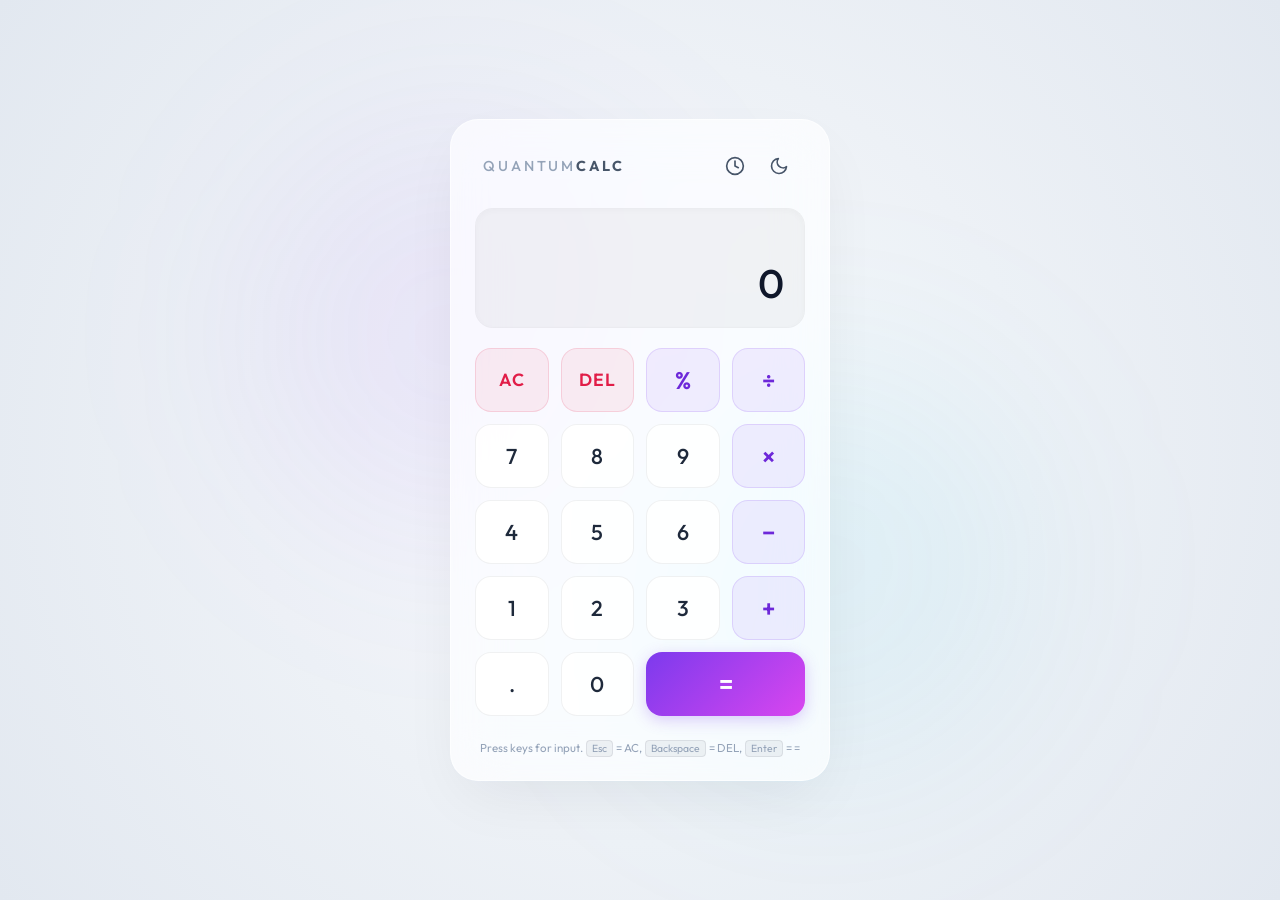
==== index.html @ 58f4174c "Initial commit: Premium Responsive Calculator" ====
<!DOCTYPE html>
<html lang="en">
<head>
    <meta charset="UTF-8">
    <meta name="viewport" content="width=device-width, initial-scale=1.0">
    <meta name="description" content="Quantum Calc - A premium, modern, glassmorphic calculator application. Experience smooth animations, theme support, and calculation history.">
    <title>Quantum Calc - Premium Glassmorphic Calculator</title>
    
    <!-- Premium Fonts -->
    <link rel="preconnect" href="https://fonts.googleapis.com">
    <link rel="preconnect" href="https://fonts.gstatic.com" crossorigin>
    <link href="https://fonts.googleapis.com/css2?family=Outfit:wght@300;400;500;600;700&display=swap" rel="stylesheet">
    
    <!-- Stylesheet -->
    <link rel="stylesheet" href="style.css">
</head>
<body class="light-theme">
    <!-- Animated Background Gradients -->
    <div class="bg-glow bg-glow-1"></div>
    <div class="bg-glow bg-glow-2"></div>
    
    <main class="calculator-container" id="calculator-container">
        <!-- Main Calculator Column -->
        <div class="calc-main-panel">
            <!-- Header area with Title and Controls -->
            <header class="calc-header">
                <h1 class="calc-title">QUANTUM<span>CALC</span></h1>
                <div class="header-controls">
                    <!-- History Toggle Button -->
                    <button id="history-toggle" class="theme-btn" aria-label="Toggle history panel" title="View History">
                        <svg class="history-icon" xmlns="http://www.w3.org/2000/svg" viewBox="0 0 24 24" fill="none" stroke="currentColor" stroke-width="2" stroke-linecap="round" stroke-linejoin="round">
                            <circle cx="12" cy="12" r="10"></circle>
                            <polyline points="12 6 12 12 16 14"></polyline>
                        </svg>
                    </button>
                    <!-- Theme Toggle Button -->
                    <button id="theme-toggle" class="theme-btn" aria-label="Toggle light or dark theme" title="Toggle Theme">
                        <!-- Sun Icon -->
                        <svg class="sun-icon" xmlns="http://www.w3.org/2000/svg" viewBox="0 0 24 24" fill="none" stroke="currentColor" stroke-width="2" stroke-linecap="round" stroke-linejoin="round">
                            <circle cx="12" cy="12" r="5"></circle>
                            <line x1="12" y1="1" x2="12" y2="3"></line>
                            <line x1="12" y1="21" x2="12" y2="23"></line>
                            <line x1="4.22" y1="4.22" x2="5.64" y2="5.64"></line>
                            <line x1="18.36" y1="18.36" x2="19.78" y2="19.78"></line>
                            <line x1="1" y1="12" x2="3" y2="12"></line>
                            <line x1="21" y1="12" x2="23" y2="12"></line>
                            <line x1="4.22" y1="19.78" x2="5.64" y2="18.36"></line>
                            <line x1="18.36" y1="5.64" x2="19.78" y2="4.22"></line>
                        </svg>
                        <!-- Moon Icon -->
                        <svg class="moon-icon" xmlns="http://www.w3.org/2000/svg" viewBox="0 0 24 24" fill="none" stroke="currentColor" stroke-width="2" stroke-linecap="round" stroke-linejoin="round">
                            <path d="M21 12.79A9 9 0 1 1 11.21 3 7 7 0 0 0 21 12.79z"></path>
                        </svg>
                    </button>
                </div>
            </header>

            <!-- Calculator Display Screen -->
            <section class="calc-screen" aria-live="polite">
                <div id="prev-operand" class="prev-operand"></div>
                <div id="curr-operand" class="curr-operand" tabindex="0">0</div>
            </section>

            <!-- Calculator Buttons Grid -->
            <section class="calc-buttons-grid">
                <!-- Row 1: Actions -->
                <button id="btn-ac" class="btn btn-action" data-action="clear">AC</button>
                <button id="btn-del" class="btn btn-action" data-action="delete">DEL</button>
                <button id="btn-pct" class="btn btn-operator" data-operator="%">%</button>
                <button id="btn-div" class="btn btn-operator" data-operator="÷">÷</button>

                <!-- Row 2: Numbers and Multiplier -->
                <button id="btn-7" class="btn btn-number" data-number="7">7</button>
                <button id="btn-8" class="btn btn-number" data-number="8">8</button>
                <button id="btn-9" class="btn btn-number" data-number="9">9</button>
                <button id="btn-mul" class="btn btn-operator" data-operator="×">×</button>

                <!-- Row 3: Numbers and Subtract -->
                <button id="btn-4" class="btn btn-number" data-number="4">4</button>
                <button id="btn-5" class="btn btn-number" data-number="5">5</button>
                <button id="btn-6" class="btn btn-number" data-number="6">6</button>
                <button id="btn-sub" class="btn btn-operator" data-operator="−">−</button>

                <!-- Row 4: Numbers and Add -->
                <button id="btn-1" class="btn btn-number" data-number="1">1</button>
                <button id="btn-2" class="btn btn-number" data-number="2">2</button>
                <button id="btn-3" class="btn btn-number" data-number="3">3</button>
                <button id="btn-add" class="btn btn-operator" data-operator="+">+</button>

                <!-- Row 5: Decimals, Zero, and Equals -->
                <button id="btn-dot" class="btn btn-number" data-number=".">.</button>
                <button id="btn-0" class="btn btn-number" data-number="0">0</button>
                <button id="btn-eq" class="btn btn-equals" data-action="equals">=</button>
            </section>
            
            <!-- Interactive keyboard layout hint footer -->
            <footer class="keyboard-hint">
                <span>Press keys for input. <kbd>Esc</kbd> = AC, <kbd>Backspace</kbd> = DEL, <kbd>Enter</kbd> = =</span>
            </footer>
        </div>

        <!-- History Sidebar/Drawer Panel -->
        <section class="calc-history-panel" id="history-panel" aria-label="Calculation History">
            <div class="history-header">
                <h2 class="history-title">History</h2>
                <div style="display: flex; gap: 8px; align-items: center;">
                    <button id="clear-history" class="clear-history-btn" aria-label="Clear all calculation history" title="Clear History">Clear</button>
                    <button id="close-history" class="clear-history-btn" aria-label="Close history" title="Close History">✕</button>
                </div>
            </div>
            <div class="history-list" id="history-list">
                <!-- Dynamically populated calculation items -->
                <div class="no-history-msg">No recent calculations</div>
            </div>
        </section>
    </main>

    <!-- Script File -->
    <script src="script.js"></script>
</body>
</html>
---- style.css ----
/* ==========================================================================
   QUANTUM CALC - PREMIUM DESIGN SYSTEM WITH HISTORY SUPPORT
   ========================================================================== */

/* Design Tokens & CSS Variables */
:root {
    /* Fonts */
    --font-sans: 'Outfit', -apple-system, BlinkMacSystemFont, "Segoe UI", Roboto, sans-serif;
    
    /* Transitions */
    --transition-speed: 0.3s;
    --transition-ease: cubic-bezier(0.4, 0, 0.2, 1);
    
    /* Animation scale */
    --active-scale: 0.94;
}

/* Light Theme Variables (Now Default) */
.light-theme {
    --bg-page: radial-gradient(circle at 50% 50%, #f8fafc 0%, #e2e8f0 100%);
    --glow-1: rgba(124, 58, 237, 0.08); /* Violet */
    --glow-2: rgba(6, 182, 212, 0.08);  /* Cyan */
    
    --bg-card: rgba(255, 255, 255, 0.7);
    --border-card: rgba(255, 255, 255, 0.6);
    --shadow-card: rgba(15, 23, 42, 0.08);
    
    --text-primary: #0f172a;
    --text-secondary: #475569;
    --text-muted: #94a3b8;
    
    /* Buttons */
    --bg-btn-number: rgba(255, 255, 255, 0.85);
    --border-btn-number: rgba(15, 23, 42, 0.06);
    --text-btn-number: #1e293b;
    --hover-btn-number: rgba(241, 245, 249, 1);
    
    --bg-btn-operator: rgba(124, 58, 237, 0.08);
    --border-btn-operator: rgba(124, 58, 237, 0.15);
    --text-btn-operator: #6d28d9;
    --hover-btn-operator: rgba(124, 58, 237, 0.16);
    
    --bg-btn-action: rgba(225, 29, 72, 0.07);
    --border-btn-action: rgba(225, 29, 72, 0.14);
    --text-btn-action: #e11d48;
    --hover-btn-action: rgba(225, 29, 72, 0.14);
    
    --bg-btn-equals: linear-gradient(135deg, #7c3aed 0%, #d946ef 100%);
    --text-btn-equals: #ffffff;
    --shadow-btn-equals: rgba(124, 58, 237, 0.25);
    
    --kbd-bg: rgba(15, 23, 42, 0.05);
    --kbd-border: rgba(15, 23, 42, 0.08);
    
    /* History List Items */
    --history-item-bg: rgba(15, 23, 42, 0.03);
    --history-item-border: rgba(15, 23, 42, 0.04);
    --history-item-hover: rgba(15, 23, 42, 0.06);
}

/* Dark Theme Variables */
.dark-theme {
    --bg-page: radial-gradient(circle at 50% 50%, #0f121d 0%, #05060b 100%);
    --glow-1: rgba(139, 92, 246, 0.15); /* Purple */
    --glow-2: rgba(6, 182, 212, 0.15);  /* Cyan */
    
    --bg-card: rgba(15, 23, 42, 0.45);
    --border-card: rgba(255, 255, 255, 0.08);
    --shadow-card: rgba(0, 0, 0, 0.6);
    
    --text-primary: #f8fafc;
    --text-secondary: #94a3b8;
    --text-muted: #64748b;
    
    /* Buttons */
    --bg-btn-number: rgba(30, 41, 59, 0.5);
    --border-btn-number: rgba(255, 255, 255, 0.04);
    --text-btn-number: #f1f5f9;
    --hover-btn-number: rgba(51, 65, 85, 0.6);
    
    --bg-btn-operator: rgba(139, 92, 246, 0.15);
    --border-btn-operator: rgba(139, 92, 246, 0.25);
    --text-btn-operator: #a78bfa;
    --hover-btn-operator: rgba(139, 92, 246, 0.25);
    
    --bg-btn-action: rgba(244, 63, 94, 0.1);
    --border-btn-action: rgba(244, 63, 94, 0.2);
    --text-btn-action: #fb7185;
    --hover-btn-action: rgba(244, 63, 94, 0.2);
    
    --bg-btn-equals: linear-gradient(135deg, #8b5cf6 0%, #d946ef 100%);
    --text-btn-equals: #ffffff;
    --shadow-btn-equals: rgba(139, 92, 246, 0.4);
    
    --kbd-bg: rgba(255, 255, 255, 0.1);
    --kbd-border: rgba(255, 255, 255, 0.15);
    
    /* History List Items */
    --history-item-bg: rgba(255, 255, 255, 0.03);
    --history-item-border: rgba(255, 255, 255, 0.03);
    --history-item-hover: rgba(255, 255, 255, 0.06);
}

/* ==========================================================================
   RESET & BASE STYLES
   ========================================================================== */
* {
    box-sizing: border-box;
    margin: 0;
    padding: 0;
    font-family: var(--font-sans);
    -webkit-tap-highlight-color: transparent;
}

body {
    min-height: 100vh;
    display: flex;
    justify-content: center;
    align-items: center;
    background: var(--bg-page);
    color: var(--text-primary);
    overflow: hidden;
    position: relative;
    padding: 20px;
    transition: background var(--transition-speed) var(--transition-ease),
                color var(--transition-speed) var(--transition-ease);
}

/* Decorative Ambient Glows */
.bg-glow {
    position: absolute;
    width: 400px;
    height: 400px;
    border-radius: 50%;
    filter: blur(100px);
    z-index: -1;
    pointer-events: none;
    transition: background var(--transition-speed) var(--transition-ease);
}

.bg-glow-1 {
    background: var(--glow-1);
    top: 15%;
    left: 20%;
    animation: floatGlow 12s infinite alternate ease-in-out;
}

.bg-glow-2 {
    background: var(--glow-2);
    bottom: 15%;
    right: 20%;
    animation: floatGlow 16s infinite alternate-reverse ease-in-out;
}

@keyframes floatGlow {
    0% { transform: translate(0, 0) scale(1); }
    100% { transform: translate(50px, 30px) scale(1.15); }
}

/* ==========================================================================
   CALCULATOR CONTAINER
   ========================================================================== */
.calculator-container {
    position: relative;
    width: 100%;
    max-width: 380px;
    background: var(--bg-card);
    backdrop-filter: blur(25px) saturate(180%);
    -webkit-backdrop-filter: blur(25px) saturate(180%);
    border: 1px solid var(--border-card);
    border-radius: 28px;
    padding: 24px;
    box-shadow: 0 24px 64px -16px var(--shadow-card);
    transition: 
        max-width 0.4s cubic-bezier(0.4, 0, 0.2, 1),
        background var(--transition-speed) var(--transition-ease),
        border var(--transition-speed) var(--transition-ease),
        box-shadow var(--transition-speed) var(--transition-ease);
    display: flex;
    flex-direction: row;
    gap: 0;
    overflow: hidden;
}

/* Expanded state when History is open (Desktop Side-by-side) */
.calculator-container.history-active {
    max-width: 650px;
}

/* Left panel columns wrapping main calc */
.calc-main-panel {
    width: 100%;
    flex-shrink: 0;
    display: flex;
    flex-direction: column;
    gap: 20px;
    transition: width 0.4s ease;
}

/* ==========================================================================
   HEADER
   ========================================================================== */
.calc-header {
    display: flex;
    justify-content: space-between;
    align-items: center;
    padding: 4px 8px;
}

.calc-title {
    font-size: 0.9rem;
    font-weight: 500;
    letter-spacing: 0.2em;
    color: var(--text-muted);
    user-select: none;
}

.calc-title span {
    font-weight: 700;
    color: var(--text-secondary);
}

.header-controls {
    display: flex;
    align-items: center;
    gap: 8px;
}

.theme-btn {
    background: transparent;
    border: none;
    cursor: pointer;
    width: 36px;
    height: 36px;
    border-radius: 50%;
    display: flex;
    align-items: center;
    justify-content: center;
    color: var(--text-secondary);
    transition: background 0.2s, transform 0.2s, color 0.2s;
}

.theme-btn:hover {
    background: var(--kbd-bg);
    color: var(--text-primary);
    transform: scale(1.08);
}

.theme-btn:active {
    transform: scale(0.92);
}

.theme-btn svg {
    width: 20px;
    height: 20px;
}

/* Icon toggle rendering state */
.dark-theme .sun-icon { display: block; }
.dark-theme .moon-icon { display: none; }
.light-theme .sun-icon { display: none; }
.light-theme .moon-icon { display: block; }

/* Active history button color */
.calculator-container.history-active #history-toggle {
    color: #7c3aed;
    background: rgba(124, 58, 237, 0.1);
}

/* ==========================================================================
   SCREEN DISPLAY
   ========================================================================== */
.calc-screen {
    background: rgba(0, 0, 0, 0.04);
    border-radius: 18px;
    padding: 20px;
    display: flex;
    flex-direction: column;
    justify-content: flex-end;
    align-items: flex-end;
    min-height: 120px;
    word-break: break-all;
    word-wrap: break-word;
    border: 1px solid rgba(0, 0, 0, 0.02);
    box-shadow: inset 0 2px 8px rgba(0, 0, 0, 0.03);
    transition: background var(--transition-speed);
}

.dark-theme .calc-screen {
    background: rgba(0, 0, 0, 0.15);
    border: 1px solid rgba(255, 255, 255, 0.02);
    box-shadow: inset 0 2px 8px rgba(0, 0, 0, 0.1);
}

.prev-operand {
    font-size: 1rem;
    color: var(--text-muted);
    min-height: 1.5rem;
    font-weight: 400;
    letter-spacing: 0.05em;
    user-select: none;
    margin-bottom: 6px;
    transition: color var(--transition-speed);
}

.curr-operand {
    font-size: 2.5rem;
    font-weight: 500;
    color: var(--text-primary);
    line-height: 1.2;
    max-width: 100%;
    overflow-x: auto;
    scrollbar-width: none;
    transition: color var(--transition-speed), font-size 0.15s ease;
}

.curr-operand::-webkit-scrollbar {
    display: none;
}

.curr-operand.long-input {
    font-size: 2rem;
}
.curr-operand.very-long-input {
    font-size: 1.6rem;
}

/* ==========================================================================
   BUTTONS GRID
   ========================================================================== */
.calc-buttons-grid {
    display: grid;
    grid-template-columns: repeat(4, 1fr);
    gap: 12px;
}

.btn {
    border: 1px solid transparent;
    border-radius: 16px;
    font-size: 1.35rem;
    font-weight: 500;
    height: 64px;
    cursor: pointer;
    user-select: none;
    outline: none;
    display: flex;
    justify-content: center;
    align-items: center;
    transition: 
        background var(--transition-speed) var(--transition-ease),
        border var(--transition-speed) var(--transition-ease),
        color var(--transition-speed) var(--transition-ease),
        transform 0.1s var(--transition-ease),
        box-shadow 0.15s var(--transition-ease);
}

.btn-number {
    background: var(--bg-btn-number);
    border-color: var(--border-btn-number);
    color: var(--text-btn-number);
}

.btn-number:hover {
    background: var(--hover-btn-number);
    border-color: rgba(15, 23, 42, 0.1);
}

.dark-theme .btn-number:hover {
    border-color: rgba(255, 255, 255, 0.1);
}

.btn-operator {
    background: var(--bg-btn-operator);
    border-color: var(--border-btn-operator);
    color: var(--text-btn-operator);
    font-weight: 600;
    font-size: 1.5rem;
}

.btn-operator:hover {
    background: var(--hover-btn-operator);
}

.btn-action {
    background: var(--bg-btn-action);
    border-color: var(--border-btn-action);
    color: var(--text-btn-action);
    font-size: 1.1rem;
    font-weight: 600;
    letter-spacing: 0.05em;
}

.btn-action:hover {
    background: var(--hover-btn-action);
}

.btn-equals {
    grid-column: span 2;
    background: var(--bg-btn-equals);
    color: var(--text-btn-equals);
    font-weight: 600;
    font-size: 1.6rem;
    border: none;
    box-shadow: 0 4px 15px var(--shadow-btn-equals);
}

.btn-equals:hover {
    transform: translateY(-1px);
    box-shadow: 0 6px 20px var(--shadow-btn-equals);
    filter: brightness(1.05);
}

/* Animations */
.btn:active,
.btn.active-press {
    transform: scale(var(--active-scale)) !important;
    box-shadow: 0 2px 4px rgba(0, 0, 0, 0.05) !important;
}

.btn-equals:active,
.btn-equals.active-press {
    transform: scale(0.96) translateY(0) !important;
    box-shadow: 0 2px 8px var(--shadow-btn-equals) !important;
}

.btn-operator.active-operator {
    background: var(--hover-btn-operator);
    border-color: var(--text-btn-operator);
}

/* ==========================================================================
   HISTORY SIDEBAR / DRAWER PANEL
   ========================================================================== */
.calc-history-panel {
    flex: 1 1 auto;
    width: 0;
    opacity: 0;
    transform: translateX(30px);
    pointer-events: none;
    display: flex;
    flex-direction: column;
    gap: 16px;
    border-left: 0 solid transparent;
    padding-left: 0;
    overflow: hidden;
    transition: 
        width 0.4s cubic-bezier(0.4, 0, 0.2, 1),
        opacity 0.4s cubic-bezier(0.4, 0, 0.2, 1),
        transform 0.4s cubic-bezier(0.4, 0, 0.2, 1),
        padding-left 0.4s cubic-bezier(0.4, 0, 0.2, 1),
        border-color 0.4s ease;
}

/* Show Panel in active state */
.calculator-container.history-active .calc-history-panel {
    width: 230px;
    opacity: 1;
    transform: translateX(0);
    pointer-events: auto;
    border-left: 1px solid var(--border-card);
    padding-left: 20px;
}

.history-header {
    display: flex;
    justify-content: space-between;
    align-items: center;
    padding-bottom: 8px;
    border-bottom: 1px solid var(--border-card);
}

.history-title {
    font-size: 1rem;
    font-weight: 600;
    color: var(--text-secondary);
}

.clear-history-btn {
    background: transparent;
    border: none;
    font-size: 0.78rem;
    font-weight: 500;
    color: var(--text-muted);
    cursor: pointer;
    padding: 4px 8px;
    border-radius: 6px;
    transition: background 0.2s, color 0.2s;
}

.clear-history-btn:hover {
    background: var(--kbd-bg);
    color: var(--text-btn-action);
}

/* List Content */
.history-list {
    flex: 1;
    overflow-y: auto;
    display: flex;
    flex-direction: column;
    gap: 8px;
    padding-right: 4px;
    scrollbar-width: thin;
}

.history-list::-webkit-scrollbar {
    width: 4px;
}
.history-list::-webkit-scrollbar-thumb {
    background: var(--kbd-border);
    border-radius: 4px;
}

.no-history-msg {
    text-align: center;
    font-size: 0.8rem;
    color: var(--text-muted);
    margin-top: 40px;
    font-style: italic;
}

/* Single History Item */
.history-item {
    background: var(--history-item-bg);
    border: 1px solid var(--history-item-border);
    padding: 10px 12px;
    border-radius: 12px;
    cursor: pointer;
    display: flex;
    flex-direction: column;
    align-items: flex-end;
    gap: 2px;
    transition: background 0.2s, transform 0.15s, border-color 0.2s;
}

.history-item:hover {
    background: var(--history-item-hover);
    border-color: var(--text-muted);
    transform: scale(1.01);
}

.history-item:active {
    transform: scale(0.98);
}

.history-expr {
    font-size: 0.72rem;
    color: var(--text-muted);
    font-weight: 400;
}

.history-result {
    font-size: 1.05rem;
    font-weight: 600;
    color: var(--text-primary);
}

/* ==========================================================================
   FOOTER INFORMATION
   ========================================================================== */
.keyboard-hint {
    text-align: center;
    font-size: 0.72rem;
    color: var(--text-muted);
    user-select: none;
    line-height: 1.4;
    margin-top: 4px;
}

.keyboard-hint kbd {
    background: var(--kbd-bg);
    border: 1px solid var(--kbd-border);
    border-radius: 4px;
    padding: 1px 5px;
    margin: 0 1px;
    font-family: inherit;
    font-size: 0.65rem;
}

/* ==========================================================================
   RESPONSIVENESS & MEDIA QUERIES
   ========================================================================== */

/* Tablet & Smaller Layouts */
@media (max-width: 640px) {
    .calculator-container.history-active {
        max-width: 380px; /* Stay centered at single column size on mobile */
        gap: 0;
    }

    /* Make history panel a slide-up drawer on mobile */
    .calculator-container .calc-history-panel {
        position: absolute;
        top: 0;
        left: 0;
        width: 100%;
        height: 100%;
        background: var(--bg-card);
        backdrop-filter: blur(35px) saturate(180%);
        -webkit-backdrop-filter: blur(35px) saturate(180%);
        border-left: none;
        padding: 24px;
        border-radius: 28px;
        z-index: 10;
        transform: translateY(100%);
        opacity: 0;
        pointer-events: none;
        transition: 
            transform 0.4s cubic-bezier(0.4, 0, 0.2, 1),
            opacity 0.3s ease;
    }

    .calculator-container.history-active .calc-history-panel {
        width: 100%;
        opacity: 1;
        transform: translateY(0);
        pointer-events: auto;
        padding-left: 24px;
        border-left: none;
    }
}

/* Medium Devices (Tablets/Phones, compact heights) */
@media (max-height: 700px), (max-width: 400px) {
    body {
        padding: 10px;
    }
    
    .calculator-container {
        padding: 16px;
        gap: 12px;
        border-radius: 20px;
        max-width: 320px;
    }
    
    .calculator-container.history-active {
        max-width: 320px;
    }
    
    .calc-main-panel {
        gap: 12px;
    }
    
    .calc-screen {
        min-height: 90px;
        padding: 14px;
    }
    
    .curr-operand {
        font-size: 2.1rem;
    }
    
    .curr-operand.long-input {
        font-size: 1.7rem;
    }
    
    .curr-operand.very-long-input {
        font-size: 1.35rem;
    }
    
    .btn {
        height: 52px;
        border-radius: 12px;
        font-size: 1.15rem;
    }
    
    .btn-operator {
        font-size: 1.25rem;
    }
    
    .btn-equals {
        font-size: 1.35rem;
    }
    
    .keyboard-hint {
        display: none;
    }
}

/* Small Landscape Devices (Phones, under 480px height) */
@media (max-height: 480px) and (orientation: landscape) {
    body {
        overflow-y: auto;
        padding: 20px;
    }
    
    .bg-glow {
        display: none;
    }
    
    .calculator-container,
    .calculator-container.history-active {
        max-width: 500px;
        flex-direction: row;
        gap: 16px;
        border-radius: 20px;
    }
    
    .calc-main-panel {
        width: 100%;
        flex-direction: row;
        gap: 16px;
    }
    
    .calc-header {
        flex-direction: column;
        justify-content: flex-start;
        align-items: center;
        gap: 10px;
        width: 70px;
        border-right: 1px solid var(--border-card);
        padding-right: 12px;
        padding-bottom: 0;
    }
    
    .calc-title {
        writing-mode: vertical-lr;
        text-orientation: mixed;
        transform: rotate(180deg);
        font-size: 0.8rem;
        margin-top: 10px;
    }
    
    .header-controls {
        flex-direction: column;
        margin-top: auto;
    }
    
    .calc-screen {
        flex: 1;
        min-height: 60px;
        justify-content: center;
        margin-bottom: 0;
        padding: 10px 14px;
    }
    
    .calc-buttons-grid {
        flex: 2;
        gap: 6px;
    }
    
    .btn {
        height: 36px;
        border-radius: 8px;
        font-size: 1rem;
    }

    /* Permanently hide desktop history layout in compact landscape mode */
    .calc-history-panel,
    .calculator-container.history-active .calc-history-panel {
        display: none !important;
    }
    
    .keyboard-hint {
        display: none;
    }
}
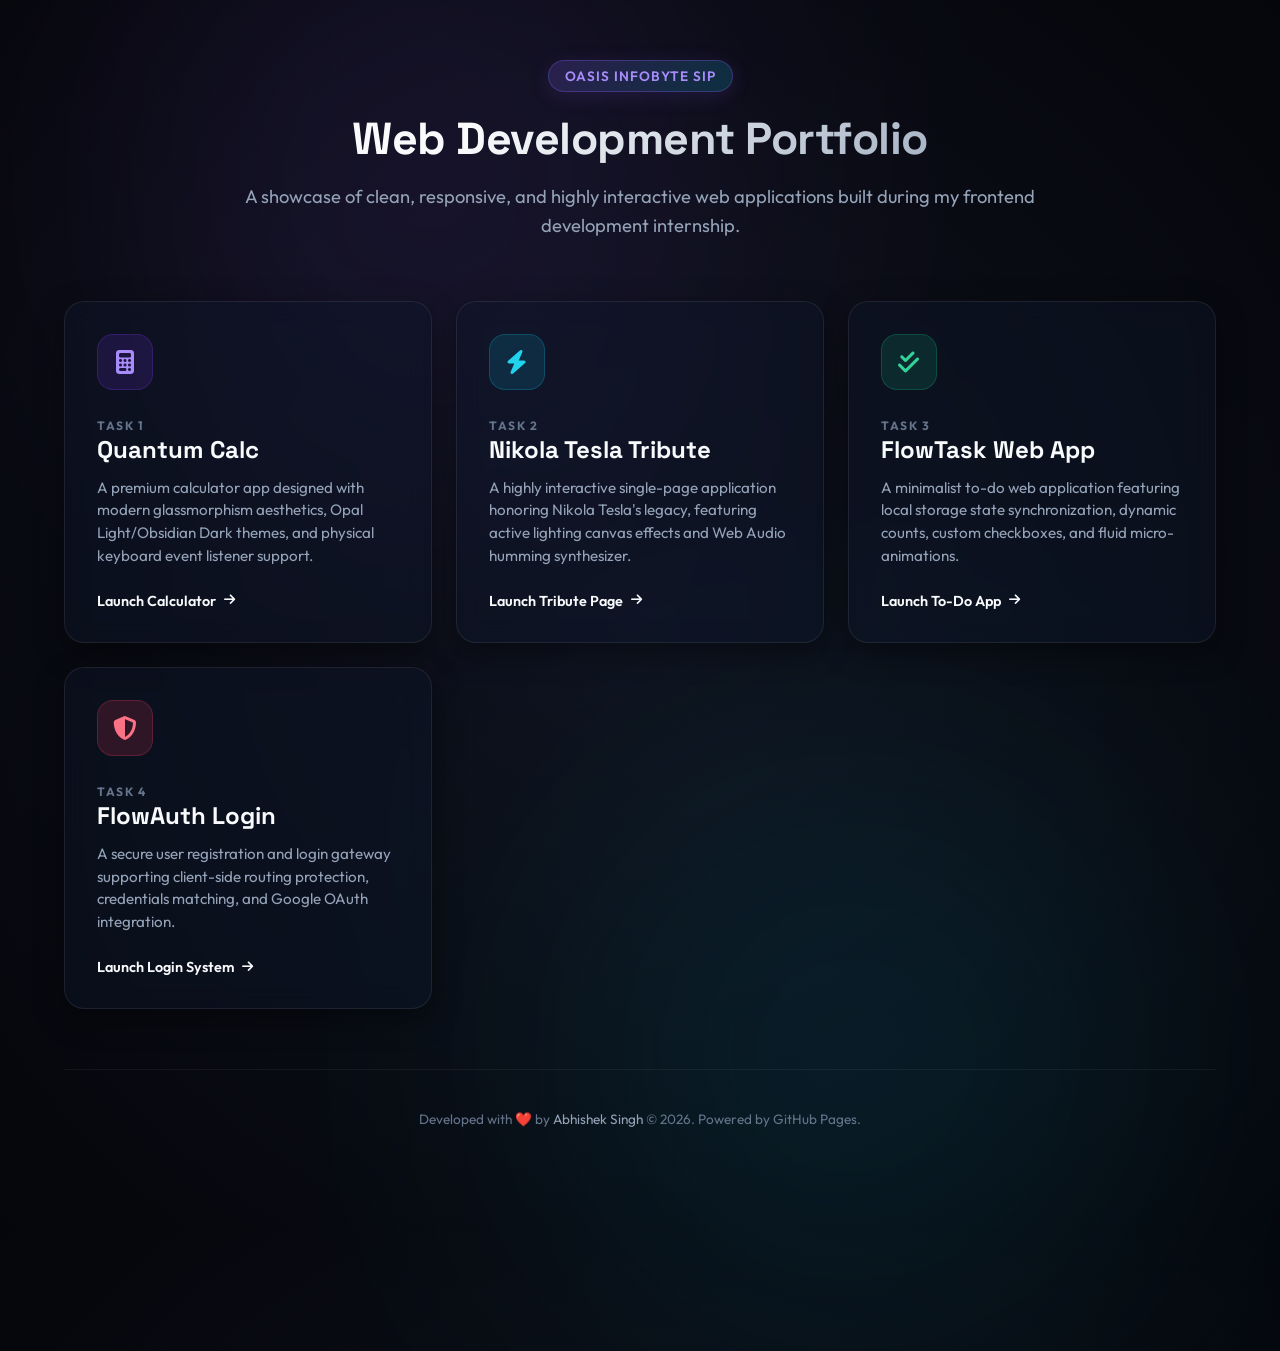
==== commit cc06abfe: "Add root landing portal index.html for GitHub Pages" ====
--- a/index.html
+++ b/index.html
@@ -3,119 +3,405 @@
 <head>
     <meta charset="UTF-8">
     <meta name="viewport" content="width=device-width, initial-scale=1.0">
-    <meta name="description" content="Quantum Calc - A premium, modern, glassmorphic calculator application. Experience smooth animations, theme support, and calculation history.">
-    <title>Quantum Calc - Premium Glassmorphic Calculator</title>
+    <meta name="description" content="Oasis Infobyte Summer Internship Program (SIP) - Web Development Portfolio by Abhishek Singh. Explore interactive projects including Login Authentication, To-Do List, Tribute Page, and Calculator.">
+    <title>Oasis Infobyte Web Development Projects | Abhishek Singh</title>
     
     <!-- Premium Fonts -->
     <link rel="preconnect" href="https://fonts.googleapis.com">
     <link rel="preconnect" href="https://fonts.gstatic.com" crossorigin>
-    <link href="https://fonts.googleapis.com/css2?family=Outfit:wght@300;400;500;600;700&display=swap" rel="stylesheet">
+    <link href="https://fonts.googleapis.com/css2?family=Outfit:wght@300;400;500;600;700&family=Space+Grotesk:wght@500;700&display=swap" rel="stylesheet">
     
-    <!-- Stylesheet -->
-    <link rel="stylesheet" href="style.css">
+    <!-- FontAwesome for UI Icons -->
+    <link rel="stylesheet" href="https://cdnjs.cloudflare.com/ajax/libs/font-awesome/6.4.0/css/all.min.css">
+    
+    <style>
+        /* Design Tokens & Reset */
+        :root {
+            --font-sans: 'Outfit', -apple-system, BlinkMacSystemFont, "Segoe UI", Roboto, sans-serif;
+            --font-display: 'Space Grotesk', sans-serif;
+            --transition-speed: 0.4s;
+            --transition-ease: cubic-bezier(0.16, 1, 0.3, 1);
+            
+            /* Dark Theme Colors */
+            --bg-page: radial-gradient(circle at 50% 50%, #0f121d 0%, #05060b 100%);
+            --glow-1: rgba(139, 92, 246, 0.15); /* Purple */
+            --glow-2: rgba(6, 182, 212, 0.15);  /* Cyan */
+            
+            --bg-card: rgba(15, 23, 42, 0.45);
+            --border-card: rgba(255, 255, 255, 0.08);
+            --shadow-card: rgba(0, 0, 0, 0.4);
+            
+            --text-primary: #f8fafc;
+            --text-secondary: #94a3b8;
+            --text-muted: #64748b;
+        }
+
+        * {
+            margin: 0;
+            padding: 0;
+            box-sizing: border-box;
+        }
+
+        body {
+            font-family: var(--font-sans);
+            background: var(--bg-page);
+            color: var(--text-primary);
+            min-height: 100vh;
+            display: flex;
+            flex-direction: column;
+            align-items: center;
+            overflow-x: hidden;
+            position: relative;
+        }
+
+        /* Animated Background Glows */
+        .bg-glow {
+            position: absolute;
+            width: 600px;
+            height: 600px;
+            border-radius: 50%;
+            filter: blur(140px);
+            z-index: 0;
+            pointer-events: none;
+            opacity: 0.8;
+            animation: pulse 12s infinite alternate ease-in-out;
+        }
+
+        .bg-glow-1 {
+            background: var(--glow-1);
+            top: -10%;
+            left: 10%;
+        }
+
+        .bg-glow-2 {
+            background: var(--glow-2);
+            bottom: -10%;
+            right: 10%;
+            animation-delay: -6s;
+        }
+
+        @keyframes pulse {
+            0% { transform: scale(1) translate(0, 0); }
+            100% { transform: scale(1.15) translate(30px, 30px); }
+        }
+
+        /* Container */
+        .container {
+            width: 100%;
+            max-width: 1200px;
+            padding: 60px 24px;
+            z-index: 10;
+            display: flex;
+            flex-direction: column;
+            align-items: center;
+            flex-grow: 1;
+        }
+
+        /* Header section */
+        header {
+            text-align: center;
+            margin-bottom: 60px;
+            max-width: 800px;
+        }
+
+        .badge {
+            background: linear-gradient(135deg, rgba(139, 92, 246, 0.2) 0%, rgba(6, 182, 212, 0.2) 100%);
+            border: 1px solid rgba(139, 92, 246, 0.3);
+            color: #a78bfa;
+            padding: 6px 16px;
+            border-radius: 100px;
+            font-size: 0.85rem;
+            font-weight: 600;
+            letter-spacing: 1px;
+            text-transform: uppercase;
+            display: inline-block;
+            margin-bottom: 20px;
+            box-shadow: 0 4px 20px rgba(139, 92, 246, 0.15);
+        }
+
+        h1 {
+            font-family: var(--font-display);
+            font-size: 2.8rem;
+            font-weight: 700;
+            line-height: 1.2;
+            margin-bottom: 16px;
+            background: linear-gradient(135deg, #f8fafc 30%, #94a3b8 100%);
+            -webkit-background-clip: text;
+            -webkit-text-fill-color: transparent;
+            letter-spacing: -0.5px;
+        }
+
+        header p {
+            font-size: 1.15rem;
+            color: var(--text-secondary);
+            line-height: 1.6;
+        }
+
+        /* Grid Layout */
+        .grid {
+            display: grid;
+            grid-template-columns: repeat(auto-fit, minmax(280px, 1fr));
+            gap: 24px;
+            width: 100%;
+            margin-bottom: 60px;
+        }
+
+        /* Premium Card Design */
+        .card {
+            background: var(--bg-card);
+            border: 1px solid var(--border-card);
+            border-radius: 20px;
+            padding: 32px;
+            display: flex;
+            flex-direction: column;
+            justify-content: space-between;
+            transition: all var(--transition-speed) var(--transition-ease);
+            backdrop-filter: blur(12px);
+            -webkit-backdrop-filter: blur(12px);
+            box-shadow: 0 10px 30px var(--shadow-card);
+            position: relative;
+            overflow: hidden;
+            text-decoration: none;
+            color: inherit;
+        }
+
+        .card::before {
+            content: '';
+            position: absolute;
+            top: 0;
+            left: 0;
+            width: 100%;
+            height: 100%;
+            background: linear-gradient(135deg, rgba(255, 255, 255, 0.05) 0%, rgba(255, 255, 255, 0) 50%);
+            opacity: 0;
+            transition: opacity var(--transition-speed) var(--transition-ease);
+        }
+
+        .card:hover {
+            transform: translateY(-8px);
+            border-color: rgba(139, 92, 246, 0.4);
+            box-shadow: 0 20px 40px rgba(139, 92, 246, 0.15);
+        }
+
+        .card:hover::before {
+            opacity: 1;
+        }
+
+        /* Card Icon */
+        .card-icon {
+            width: 56px;
+            height: 56px;
+            border-radius: 16px;
+            display: flex;
+            align-items: center;
+            justify-content: center;
+            font-size: 1.5rem;
+            margin-bottom: 24px;
+            transition: transform var(--transition-speed) var(--transition-ease);
+        }
+
+        .card:hover .card-icon {
+            transform: scale(1.1) rotate(5deg);
+        }
+
+        /* Theme Specific Card Glows */
+        .card-calc .card-icon {
+            background: rgba(124, 58, 237, 0.15);
+            color: #a78bfa;
+            border: 1px solid rgba(124, 58, 237, 0.25);
+        }
+
+        .card-tribute .card-icon {
+            background: rgba(6, 182, 212, 0.15);
+            color: #22d3ee;
+            border: 1px solid rgba(6, 182, 212, 0.25);
+        }
+
+        .card-todo .card-icon {
+            background: rgba(16, 185, 129, 0.15);
+            color: #34d399;
+            border: 1px solid rgba(16, 185, 129, 0.25);
+        }
+
+        .card-auth .card-icon {
+            background: rgba(244, 63, 94, 0.15);
+            color: #fb7185;
+            border: 1px solid rgba(244, 63, 94, 0.25);
+        }
+
+        /* Card Info */
+        .card-task-no {
+            font-size: 0.75rem;
+            font-weight: 700;
+            color: var(--text-muted);
+            text-transform: uppercase;
+            letter-spacing: 1.5px;
+            margin-bottom: 8px;
+        }
+
+        .card h2 {
+            font-family: var(--font-display);
+            font-size: 1.5rem;
+            font-weight: 700;
+            margin-bottom: 12px;
+            color: var(--text-primary);
+        }
+
+        .card p {
+            font-size: 0.95rem;
+            color: var(--text-secondary);
+            line-height: 1.5;
+            margin-bottom: 24px;
+            flex-grow: 1;
+        }
+
+        /* Action Link */
+        .card-link {
+            display: flex;
+            align-items: center;
+            gap: 8px;
+            font-size: 0.9rem;
+            font-weight: 600;
+            color: var(--text-primary);
+            transition: gap var(--transition-speed) var(--transition-ease);
+        }
+
+        .card:hover .card-link {
+            gap: 12px;
+        }
+
+        .card-calc:hover .card-link { color: #a78bfa; }
+        .card-tribute:hover .card-link { color: #22d3ee; }
+        .card-todo:hover .card-link { color: #34d399; }
+        .card-auth:hover .card-link { color: #fb7185; }
+
+        .card-link i {
+            font-size: 0.8rem;
+            transition: transform var(--transition-speed) var(--transition-ease);
+        }
+
+        .card:hover .card-link i {
+            transform: translateX(2px);
+        }
+
+        /* Footer */
+        footer {
+            margin-top: auto;
+            padding: 40px 24px;
+            text-align: center;
+            border-top: 1px solid rgba(255, 255, 255, 0.05);
+            width: 100%;
+            max-width: 1200px;
+            z-index: 10;
+        }
+
+        footer p {
+            font-size: 0.85rem;
+            color: var(--text-muted);
+        }
+
+        footer a {
+            color: var(--text-secondary);
+            text-decoration: none;
+            transition: color 0.3s;
+        }
+
+        footer a:hover {
+            color: #a78bfa;
+        }
+
+        /* Responsive Tweaks */
+        @media (max-width: 768px) {
+            h1 { font-size: 2.2rem; }
+            .container { padding: 40px 16px; }
+            header { margin-bottom: 40px; }
+        }
+    </style>
 </head>
-<body class="light-theme">
-    <!-- Animated Background Gradients -->
+<body>
+    <!-- Background glow gradients -->
     <div class="bg-glow bg-glow-1"></div>
     <div class="bg-glow bg-glow-2"></div>
     
-    <main class="calculator-container" id="calculator-container">
-        <!-- Main Calculator Column -->
-        <div class="calc-main-panel">
-            <!-- Header area with Title and Controls -->
-            <header class="calc-header">
-                <h1 class="calc-title">QUANTUM<span>CALC</span></h1>
-                <div class="header-controls">
-                    <!-- History Toggle Button -->
-                    <button id="history-toggle" class="theme-btn" aria-label="Toggle history panel" title="View History">
-                        <svg class="history-icon" xmlns="http://www.w3.org/2000/svg" viewBox="0 0 24 24" fill="none" stroke="currentColor" stroke-width="2" stroke-linecap="round" stroke-linejoin="round">
-                            <circle cx="12" cy="12" r="10"></circle>
-                            <polyline points="12 6 12 12 16 14"></polyline>
-                        </svg>
-                    </button>
-                    <!-- Theme Toggle Button -->
-                    <button id="theme-toggle" class="theme-btn" aria-label="Toggle light or dark theme" title="Toggle Theme">
-                        <!-- Sun Icon -->
-                        <svg class="sun-icon" xmlns="http://www.w3.org/2000/svg" viewBox="0 0 24 24" fill="none" stroke="currentColor" stroke-width="2" stroke-linecap="round" stroke-linejoin="round">
-                            <circle cx="12" cy="12" r="5"></circle>
-                            <line x1="12" y1="1" x2="12" y2="3"></line>
-                            <line x1="12" y1="21" x2="12" y2="23"></line>
-                            <line x1="4.22" y1="4.22" x2="5.64" y2="5.64"></line>
-                            <line x1="18.36" y1="18.36" x2="19.78" y2="19.78"></line>
-                            <line x1="1" y1="12" x2="3" y2="12"></line>
-                            <line x1="21" y1="12" x2="23" y2="12"></line>
-                            <line x1="4.22" y1="19.78" x2="5.64" y2="18.36"></line>
-                            <line x1="18.36" y1="5.64" x2="19.78" y2="4.22"></line>
-                        </svg>
-                        <!-- Moon Icon -->
-                        <svg class="moon-icon" xmlns="http://www.w3.org/2000/svg" viewBox="0 0 24 24" fill="none" stroke="currentColor" stroke-width="2" stroke-linecap="round" stroke-linejoin="round">
-                            <path d="M21 12.79A9 9 0 1 1 11.21 3 7 7 0 0 0 21 12.79z"></path>
-                        </svg>
-                    </button>
-                </div>
-            </header>
-
-            <!-- Calculator Display Screen -->
-            <section class="calc-screen" aria-live="polite">
-                <div id="prev-operand" class="prev-operand"></div>
-                <div id="curr-operand" class="curr-operand" tabindex="0">0</div>
-            </section>
-
-            <!-- Calculator Buttons Grid -->
-            <section class="calc-buttons-grid">
-                <!-- Row 1: Actions -->
-                <button id="btn-ac" class="btn btn-action" data-action="clear">AC</button>
-                <button id="btn-del" class="btn btn-action" data-action="delete">DEL</button>
-                <button id="btn-pct" class="btn btn-operator" data-operator="%">%</button>
-                <button id="btn-div" class="btn btn-operator" data-operator="÷">÷</button>
-
-                <!-- Row 2: Numbers and Multiplier -->
-                <button id="btn-7" class="btn btn-number" data-number="7">7</button>
-                <button id="btn-8" class="btn btn-number" data-number="8">8</button>
-                <button id="btn-9" class="btn btn-number" data-number="9">9</button>
-                <button id="btn-mul" class="btn btn-operator" data-operator="×">×</button>
-
-                <!-- Row 3: Numbers and Subtract -->
-                <button id="btn-4" class="btn btn-number" data-number="4">4</button>
-                <button id="btn-5" class="btn btn-number" data-number="5">5</button>
-                <button id="btn-6" class="btn btn-number" data-number="6">6</button>
-                <button id="btn-sub" class="btn btn-operator" data-operator="−">−</button>
-
-                <!-- Row 4: Numbers and Add -->
-                <button id="btn-1" class="btn btn-number" data-number="1">1</button>
-                <button id="btn-2" class="btn btn-number" data-number="2">2</button>
-                <button id="btn-3" class="btn btn-number" data-number="3">3</button>
-                <button id="btn-add" class="btn btn-operator" data-operator="+">+</button>
-
-                <!-- Row 5: Decimals, Zero, and Equals -->
-                <button id="btn-dot" class="btn btn-number" data-number=".">.</button>
-                <button id="btn-0" class="btn btn-number" data-number="0">0</button>
-                <button id="btn-eq" class="btn btn-equals" data-action="equals">=</button>
-            </section>
-            
-            <!-- Interactive keyboard layout hint footer -->
-            <footer class="keyboard-hint">
-                <span>Press keys for input. <kbd>Esc</kbd> = AC, <kbd>Backspace</kbd> = DEL, <kbd>Enter</kbd> = =</span>
-            </footer>
-        </div>
-
-        <!-- History Sidebar/Drawer Panel -->
-        <section class="calc-history-panel" id="history-panel" aria-label="Calculation History">
-            <div class="history-header">
-                <h2 class="history-title">History</h2>
-                <div style="display: flex; gap: 8px; align-items: center;">
-                    <button id="clear-history" class="clear-history-btn" aria-label="Clear all calculation history" title="Clear History">Clear</button>
-                    <button id="close-history" class="clear-history-btn" aria-label="Close history" title="Close History">✕</button>
-                </div>
-            </div>
-            <div class="history-list" id="history-list">
-                <!-- Dynamically populated calculation items -->
-                <div class="no-history-msg">No recent calculations</div>
-            </div>
-        </section>
-    </main>
-
-    <!-- Script File -->
-    <script src="script.js"></script>
+    <div class="container">
+        <!-- Main Portfolio Header -->
+        <header>
+            <span class="badge">Oasis Infobyte SIP</span>
+            <h1>Web Development Portfolio</h1>
+            <p>A showcase of clean, responsive, and highly interactive web applications built during my frontend development internship.</p>
+        </header>
+
+        <!-- Project Cards Grid -->
+        <main class="grid">
+            <!-- Task 1: Calculator -->
+            <a href="./Calculator/index.html" class="card card-calc">
+                <div>
+                    <div class="card-icon">
+                        <i class="fa-solid fa-calculator"></i>
+                    </div>
+                    <span class="card-task-no">Task 1</span>
+                    <h2>Quantum Calc</h2>
+                    <p>A premium calculator app designed with modern glassmorphism aesthetics, Opal Light/Obsidian Dark themes, and physical keyboard event listener support.</p>
+                </div>
+                <div class="card-link">
+                    <span>Launch Calculator</span>
+                    <i class="fa-solid fa-arrow-right"></i>
+                </div>
+            </a>
+
+            <!-- Task 2: Tribute Page -->
+            <a href="./TributePage/index.html" class="card card-tribute">
+                <div>
+                    <div class="card-icon">
+                        <i class="fa-solid fa-bolt"></i>
+                    </div>
+                    <span class="card-task-no">Task 2</span>
+                    <h2>Nikola Tesla Tribute</h2>
+                    <p>A highly interactive single-page application honoring Nikola Tesla's legacy, featuring active lighting canvas effects and Web Audio humming synthesizer.</p>
+                </div>
+                <div class="card-link">
+                    <span>Launch Tribute Page</span>
+                    <i class="fa-solid fa-arrow-right"></i>
+                </div>
+            </a>
+
+            <!-- Task 3: ToDoList -->
+            <a href="./ToDoList/index.html" class="card card-todo">
+                <div>
+                    <div class="card-icon">
+                        <i class="fa-solid fa-check-double"></i>
+                    </div>
+                    <span class="card-task-no">Task 3</span>
+                    <h2>FlowTask Web App</h2>
+                    <p>A minimalist to-do web application featuring local storage state synchronization, dynamic counts, custom checkboxes, and fluid micro-animations.</p>
+                </div>
+                <div class="card-link">
+                    <span>Launch To-Do App</span>
+                    <i class="fa-solid fa-arrow-right"></i>
+                </div>
+            </a>
+
+            <!-- Task 4: LoginAuthSystem -->
+            <a href="./LoginAuthSystem/index.html" class="card card-auth">
+                <div>
+                    <div class="card-icon">
+                        <i class="fa-solid fa-shield-halved"></i>
+                    </div>
+                    <span class="card-task-no">Task 4</span>
+                    <h2>FlowAuth Login</h2>
+                    <p>A secure user registration and login gateway supporting client-side routing protection, credentials matching, and Google OAuth integration.</p>
+                </div>
+                <div class="card-link">
+                    <span>Launch Login System</span>
+                    <i class="fa-solid fa-arrow-right"></i>
+                </div>
+            </a>
+        </main>
+
+        <!-- Footer -->
+        <footer>
+            <p>Developed with ❤️ by <a href="https://github.com/Abhishek299Singh" target="_blank" rel="noopener">Abhishek Singh</a> &copy; 2026. Powered by GitHub Pages.</p>
+        </footer>
+    </div>
 </body>
 </html>
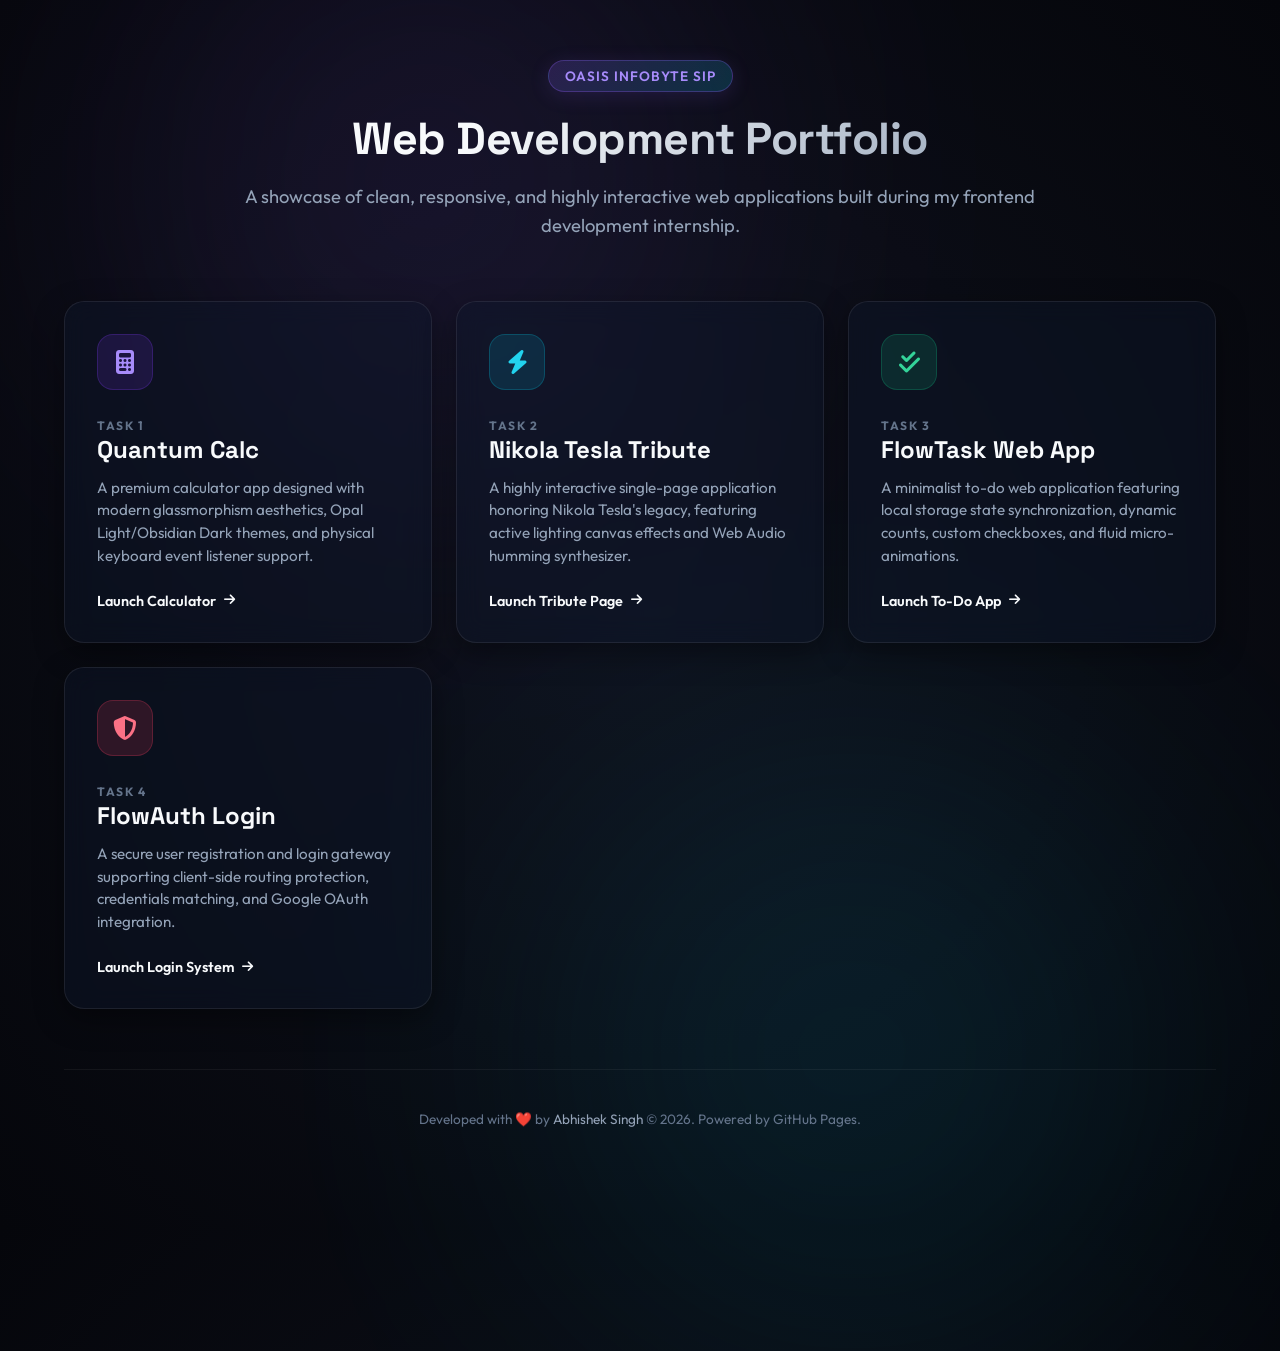
==== commit 37b13066: "Upload index.html (folder structure update)" ====
--- a/index.html
+++ b/index.html
@@ -334,7 +334,7 @@
         <!-- Project Cards Grid -->
         <main class="grid">
             <!-- Task 1: Calculator -->
-            <a href="./Calculator/index.html" class="card card-calc">
+            <a href="./Abhishek%20Singh_Level%202%20Task1/index.html" class="card card-calc">
                 <div>
                     <div class="card-icon">
                         <i class="fa-solid fa-calculator"></i>
@@ -350,7 +350,7 @@
             </a>
 
             <!-- Task 2: Tribute Page -->
-            <a href="./TributePage/index.html" class="card card-tribute">
+            <a href="./Abhishek%20Singh_Level%202%20Task2/index.html" class="card card-tribute">
                 <div>
                     <div class="card-icon">
                         <i class="fa-solid fa-bolt"></i>
@@ -366,7 +366,7 @@
             </a>
 
             <!-- Task 3: ToDoList -->
-            <a href="./ToDoList/index.html" class="card card-todo">
+            <a href="./Abhishek%20Singh_Level%202%20Task3/index.html" class="card card-todo">
                 <div>
                     <div class="card-icon">
                         <i class="fa-solid fa-check-double"></i>
@@ -382,7 +382,7 @@
             </a>
 
             <!-- Task 4: LoginAuthSystem -->
-            <a href="./LoginAuthSystem/index.html" class="card card-auth">
+            <a href="./Abhishek%20Singh_Level%202%20Task4/index.html" class="card card-auth">
                 <div>
                     <div class="card-icon">
                         <i class="fa-solid fa-shield-halved"></i>
